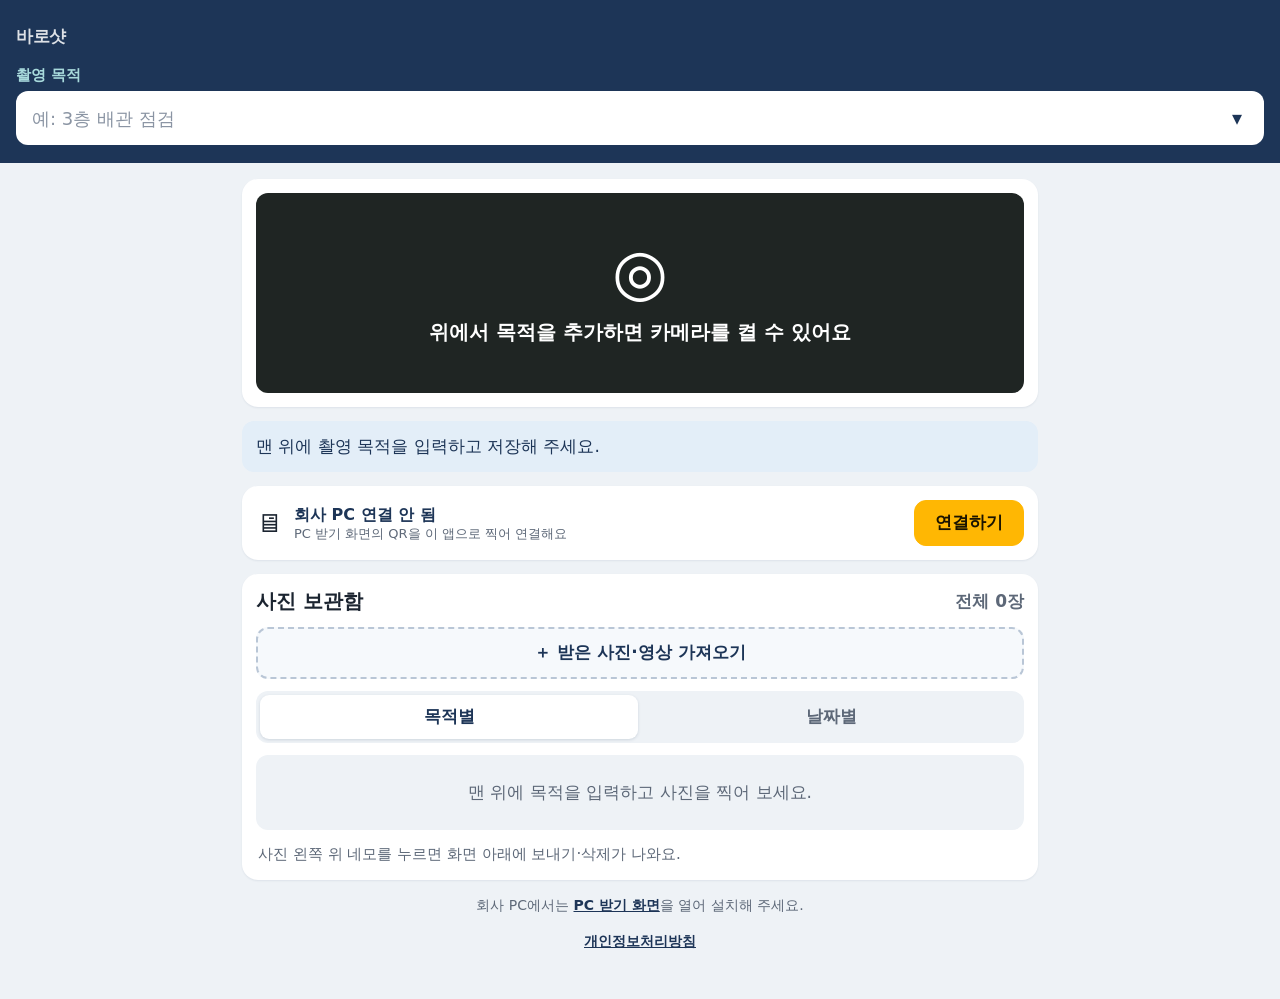
==== index.html @ a0169736 "PC 보내기 7일 자동 삭제, 'PC 대기 / ✓PC' 받음 표시, 7일 안내 문구 (v27) Co-Authored-By: Claude Opus 5.5 <noreply@anthro" ====
<!doctype html>
<html lang="ko">
<head>
  <meta charset="utf-8">
  <meta name="viewport" content="width=device-width, initial-scale=1, viewport-fit=cover">
  <meta name="theme-color" content="#1d3557">
  <title>바로샷</title>
  <link rel="manifest" href="manifest.webmanifest">
  <link rel="icon" href="icons/icon-192.png">
  <link rel="apple-touch-icon" href="icons/icon-192.png">
  <meta name="mobile-web-app-capable" content="yes">
  <meta name="apple-mobile-web-app-title" content="바로샷">
  <link rel="stylesheet" href="style.css?v=27">
  <script src="config.js?v=27" defer></script>
  <script src="relay.js?v=27" defer></script>
  <script src="app.js?v=27" defer></script>
</head>
<body>
  <!-- 크롬이 아닌 브라우저(삼성 인터넷 등)에서 열면 맨 위에 나와요 -->
  <div id="browser-warn" class="browser-warn" hidden role="alert">
    <p><b>⚠ 크롬으로 열어 주세요</b><span id="browser-warn-text"></span></p>
    <button type="button" id="browser-chrome" class="accent">크롬으로 열기</button>
  </div>
  <header class="top">
    <div class="top-row"><span class="app-name">바로샷</span><button type="button" id="install-app" class="ghost small" hidden>앱 설치</button></div>
    <h1 class="sr-only">바로샷</h1>
    <!-- 목적 상자: 누르면 저장한 목적 목록이 펼쳐지고, 새로 입력하면 추가돼요 -->
    <form id="purpose-form" class="purpose-form" autocomplete="off">
      <label for="purpose-name" class="purpose-label">촬영 목적</label>
      <div class="combo">
        <input id="purpose-name" maxlength="30" placeholder="예: 3층 배관 점검" enterkeyhint="done"
          role="combobox" aria-expanded="false" aria-controls="purposes" aria-autocomplete="list">
        <button type="button" id="purpose-toggle" class="combo-toggle" aria-label="목적 목록 열기" tabindex="-1">▾</button>
        <ul id="purposes" class="combo-list" role="listbox" aria-label="저장한 목적" hidden></ul>
      </div>
    </form>
  </header>

  <main>
    <section class="card camera-card" aria-label="사진 찍기">
      <button type="button" id="viewfinder" class="viewfinder" aria-label="카메라 켜기">
        <span class="placeholder"><span class="camera-symbol" aria-hidden="true">◎</span><span id="placeholder-text">눌러서 카메라 켜기</span></span>
      </button>
    </section>

    <p id="notice" class="notice" role="status">불러오고 있어요…</p>

    <!-- 회사 PC 연결 상태: 늘 보이게 해서, 연결됐는지 바로 알 수 있어요 -->
    <section id="pc-card" class="card pc-card" hidden aria-label="회사 PC 연결">
      <span class="pc-card-icon" aria-hidden="true">🖥</span>
      <span class="pc-card-text"><b id="pc-card-title">회사 PC 연결 안 됨</b><small id="pc-card-sub">PC 받기 화면의 QR을 이 앱으로 찍어 연결해요</small></span>
      <button type="button" id="pc-card-btn" class="accent small">연결하기</button>
    </section>

    <section class="card" aria-labelledby="album-title">
      <div class="heading"><h2 id="album-title">사진 보관함</h2><span id="album-count" class="count">0장</span></div>
      <button type="button" id="import-photos" class="import-btn">＋ 받은 사진·영상 가져오기</button>
      <input type="file" id="import-input" accept="image/*,video/*" multiple hidden>
      <div class="view-tabs" role="tablist" aria-label="사진 보기 방식">
        <button type="button" role="tab" class="view-tab" data-view="purpose" aria-selected="true">목적별</button>
        <button type="button" role="tab" class="view-tab" data-view="date" aria-selected="false">날짜별</button>
      </div>
      <p id="empty" class="empty">목적을 고르고 사진을 찍어 보세요.</p>
      <div id="album" class="album"></div>
      <p class="help select-help">사진 왼쪽 위 네모를 누르면 화면 아래에 보내기·삭제가 나와요.</p>
    </section>
    <p id="storage-info" class="foot"></p>
    <p id="pc-link" class="foot" hidden>회사 PC에서는 <a href="pc.html">PC 받기 화면</a>을 열어 설치해 주세요.</p>
    <p class="foot"><a href="privacy.html">개인정보처리방침</a></p>
  </main>

  <!-- 사진을 고르면 화면 아래에 바로 나오는 보내기·삭제 -->
  <section id="action-bar" class="action-bar" hidden aria-label="선택한 사진 보내기와 삭제">
    <!-- 고르는 동안은 한 줄만: 사진을 가리지 않게 해요. "보내기·삭제"를 누르면 아래가 펼쳐져요. -->
    <div class="bar-top">
      <span class="bar-count"><strong id="selection-count">0장 선택</strong><small id="selection-size"></small></span>
      <button type="button" id="clear-selection" class="small">해제</button>
      <button type="button" id="toggle-send" class="accent small" aria-expanded="false" aria-controls="bar-more">보내기·삭제 ▲</button>
    </div>
    <div id="bar-more" class="bar-more" hidden>
    <p id="size-note" class="size-note" role="status"></p>
    <div class="send-box" role="group" aria-labelledby="send-title">
      <p class="send-title" id="send-title"><span class="send-arrow" aria-hidden="true">↗</span> 보내기 <span class="send-sub">보낼 곳을 누르세요</span></p>
      <!-- 보낼 곳 순서: 회사 PC · 갤러리 · 카카오톡 / 메시지 · 이메일 · 다른 앱 (3칸 2줄)
           안내가 필요한 곳은 버튼 안에 작은 글씨로 함께 보여 줘요. -->
      <div class="share-grid">
        <button type="button" id="send-pc" class="share share-pc" data-target="pc" hidden><span class="share-icon" aria-hidden="true">🖥</span><span class="share-name" id="send-pc-label">회사 PC</span><small>목적별 폴더로 저장</small></button>
        <button type="button" id="save-device" class="share" data-target="gallery"><span class="share-icon" aria-hidden="true">🖼</span><span class="share-name">갤러리</span><small>다운로드 앨범</small></button>
        <button type="button" class="share" data-target="kakao"><span class="share-icon" aria-hidden="true">●</span><span class="share-name">카카오톡</span></button>
        <button type="button" class="share" data-target="sms"><span class="share-icon" aria-hidden="true">✆</span><span class="share-name">메시지</span><small>문자</small></button>
        <button type="button" class="share" data-target="email"><span class="share-icon" aria-hidden="true">✉</span><span class="share-name">이메일</span></button>
        <button type="button" class="share" data-target="other"><span class="share-icon" aria-hidden="true">⋯</span><span class="share-name">다른 앱</span><small>드라이브·퀵쉐어</small></button>
      </div>
    </div>
    <p id="share-status" class="share-status" role="status" hidden></p>
    <div id="share-fallback" class="share-fallback" hidden>
      <button type="button" id="open-chrome" class="accent" hidden>크롬으로 열기</button>
      <button type="button" id="save-photos">선택한 사진 휴대폰에 저장</button>
    </div>
    <button type="button" id="delete-selected" class="delete-link">🗑 선택한 사진 삭제</button>
    </div>
  </section>

  <div id="share-hint" class="share-hint" hidden></div>

  <!-- 카메라: 폰 화면 전체 -->
  <div id="camera-screen" class="camera-screen" hidden role="dialog" aria-label="카메라">
    <video id="camera" autoplay playsinline muted></video>
    <span id="flash" class="flash" aria-hidden="true"></span>
    <div class="cam-top"><span id="cam-purpose" class="cam-purpose"></span><button type="button" id="stop-camera" class="cam-close" aria-label="카메라 닫기">✕</button></div>
    <p id="cam-toast" class="cam-toast" role="status" hidden></p>
    <p id="rec-timer" class="rec-timer" hidden><span class="rec-dot" aria-hidden="true"></span><span id="rec-time">00:00</span><small id="rec-size"></small></p>
    <div class="cam-bottom">
      <div class="cam-modes" role="radiogroup" aria-label="촬영 종류">
        <button type="button" class="cam-mode" data-mode="photo" role="radio" aria-checked="true">사진</button>
        <button type="button" class="cam-mode" data-mode="video" role="radio" aria-checked="false">동영상</button>
      </div>
      <span class="cam-side"><img id="last-shot" class="last-shot" alt="" hidden></span>
      <button type="button" id="capture" class="shutter" aria-label="사진 찍기"><span></span></button>
      <span id="shot-count" class="cam-side shot-count">0장</span>
    </div>
  </div>

  <!-- 갤러리처럼 보기: 화면 전체에 한 장씩, 옆으로 밀어서 넘겨요 -->
  <div id="viewer" class="viewer" hidden role="dialog" aria-label="사진 크게 보기">
    <div id="viewer-track" class="viewer-track"></div>
    <div class="viewer-top">
      <button type="button" id="viewer-close" class="viewer-btn" aria-label="닫기">✕</button>
      <div class="viewer-info"><b id="viewer-purpose"></b><span id="viewer-meta"></span></div>
      <span id="viewer-count" class="viewer-count"></span>
    </div>
    <button type="button" id="viewer-prev" class="viewer-nav prev" aria-label="이전 사진">‹</button>
    <button type="button" id="viewer-next" class="viewer-nav next" aria-label="다음 사진">›</button>
    <div class="viewer-bottom">
      <button type="button" id="viewer-select" class="viewer-select" aria-pressed="false"><span class="vs-box" aria-hidden="true"></span><span id="viewer-select-label">선택</span></button>
      <button type="button" id="viewer-send" class="viewer-send" hidden>보내기 <span id="viewer-send-count"></span></button>
      <button type="button" id="viewer-delete" class="viewer-btn" aria-label="이 사진 삭제">🗑</button>
    </div>
  </div>
  <!-- 이전 방식(작은 창)은 쓰지 않지만, 다른 코드가 찾을 수 있게 남겨 둬요 -->
  <dialog id="photo-dialog" hidden><p id="large-caption"></p><button type="button" id="close-photo">닫기</button><img id="large-photo" alt=""><video id="large-video" hidden></video></dialog>
  <!-- 회사 PC 연결: 이 앱 안에서 QR을 찍어요. (휴대폰 카메라 앱으로 찍으면 다른 브라우저에 저장될 수 있어서) -->
  <dialog id="pair-dialog" class="pair-dialog" aria-labelledby="pair-title">
    <h2 id="pair-title">회사 PC와 연결</h2>
    <p class="help">회사 PC에서 <b>PC 받기</b> 화면을 열고, 화면의 <b>QR</b>을 아래 네모 안에 비춰 주세요.</p>
    <div id="pair-scan" class="pair-scan"><video id="pair-video" playsinline muted></video><span class="pair-frame" aria-hidden="true"></span></div>
    <p id="pair-status" class="help" role="status"></p>
    <p class="help pair-keep">💡 PC 받기가 꺼져 있어도 보낸 사진은 <b>7일 동안</b> 기다려요. 그 안에 PC 받기를 열면 자동으로 들어와요.
      사진 위 <b class="tag-wait">PC 대기</b>는 아직 PC가 안 받은 것, <b class="tag-ok">✓PC</b>는 PC에 저장된 거예요.</p>
    <details id="pair-paste" class="pair-paste">
      <summary>QR이 안 찍히면: 연결 주소 붙여넣기</summary>
      <p class="help">PC 받기 화면의 <b>“연결 주소 복사”</b>를 누르고, 카톡 “나와의 채팅” 등으로 휴대폰에 보낸 뒤 그 주소를 길게 눌러 복사해서 아래에 붙여 넣으세요.</p>
      <div class="purpose-row"><input id="pair-input" class="text-input" placeholder="연결 주소 붙여넣기" autocomplete="off"><button type="button" id="pair-paste-btn" class="accent">연결</button></div>
    </details>
    <div class="dialog-actions"><button type="button" id="pair-cancel">닫기</button><button type="button" id="pair-unlink" class="danger" hidden>연결 끊기</button></div>
  </dialog>
  <!-- 받은 사진을 어느 목적에 넣을지 고르기 -->
  <dialog id="import-dialog" aria-labelledby="import-title">
    <h2 id="import-title">사진을 어느 목적에 넣을까요?</h2>
    <div class="import-preview" id="import-preview"></div>
    <div id="import-purposes" class="import-purposes" role="radiogroup" aria-label="넣을 목적"></div>
    <label class="import-new"><span>새 목적으로 넣기</span><input id="import-new-name" maxlength="30" placeholder="새 목적 이름" autocomplete="off"></label>
    <p id="import-status" class="help" role="status"></p>
    <div class="dialog-actions"><button type="button" id="cancel-import">취소</button><button type="button" id="confirm-import" class="accent">넣기</button></div>
  </dialog>
  <!-- 목적 이름 바꾸기 -->
  <dialog id="rename-dialog" aria-labelledby="rename-title">
    <form id="rename-form" method="dialog">
      <h2 id="rename-title">목적 이름 바꾸기</h2>
      <p id="rename-old" class="help"></p>
      <input id="rename-input" class="text-input" maxlength="30" autocomplete="off" enterkeyhint="done" aria-label="새 목적 이름">
      <p id="rename-status" class="help" role="status"></p>
      <div class="dialog-actions"><button type="button" id="cancel-rename">취소</button><button type="submit" class="accent">바꾸기</button></div>
    </form>
  </dialog>
  <dialog id="delete-dialog"><h2 id="delete-title">사진을 지울까요?</h2><p id="delete-description"></p><p>지운 것은 되돌릴 수 없어요. 이미 보낸 사진에는 영향이 없어요.</p><div class="dialog-actions"><button type="button" id="cancel-delete">취소</button><button type="button" id="confirm-delete" class="danger">삭제</button></div></dialog>
</body>
</html>
---- style.css ----
/* 업무용 차분한 남색 톤. 큰 글씨와 큰 버튼으로 현장에서도 누르기 쉽게 만들어요. */
:root {
  font-family:"Pretendard","맑은 고딕","Malgun Gothic",system-ui,sans-serif; font-size:17px;
  --navy:#1d3557; --navy-2:#27466f; --sky:#a8dadc; --accent:#ffb703; --ink:#1b2430; --muted:#5d6878;
  --line:#dfe4ea; --bg:#eef2f6; --danger:#b42318;
  color:var(--ink); background:var(--bg);
}
* { box-sizing:border-box; }
body { margin:0; background:var(--bg); }
[hidden] { display:none !important; }
.sr-only { position:absolute; width:1px; height:1px; overflow:hidden; clip:rect(0 0 0 0); }
button,input { font:inherit; color:inherit; }
button { min-height:50px; padding:10px 14px; border-radius:12px; border:1px solid var(--line); background:white; font-weight:700; line-height:1.4; cursor:pointer; }
button:disabled { opacity:.45; cursor:default; }
button:focus-visible,input:focus-visible { outline:3px solid var(--accent); outline-offset:2px; }

/* 헤더: 목적 저장 */
.top { background:var(--navy); color:white; padding:calc(14px + env(safe-area-inset-top)) 16px 18px; }
.top-row { display:flex; justify-content:space-between; align-items:center; min-height:44px; }
.app-name { font-weight:800; letter-spacing:-.3px; opacity:.85; }
.small { min-height:40px; padding:6px 14px; }
.ghost { background:transparent; color:white; border-color:#ffffff66; }
/* 목적 상자: 누르면 아래로 목록이 펼쳐져요 */
.purpose-label { display:block; margin:8px 0 6px; font-size:15px; font-weight:600; color:var(--sky); }
.purpose-form { margin:0; }
.combo { position:relative; }
.combo input { display:block; width:100%; min-height:54px; border-radius:12px; border:2px solid transparent; padding:10px 52px 10px 14px; font-size:18px; font-weight:700; color:var(--ink); background:white; }
.combo input::placeholder { font-weight:400; color:#8a94a3; }
.combo input:focus { outline:none; border-color:var(--accent); }
.combo.open input { border-radius:12px 12px 0 0; }
.combo-toggle { position:absolute; top:2px; right:2px; bottom:2px; width:50px; min-height:0; padding:0; border:0; border-radius:0 10px 10px 0; background:none; color:var(--navy); font-size:20px; }
.combo.open .combo-toggle { transform:rotate(180deg); }
.combo-list { position:absolute; z-index:15; left:0; right:0; top:100%; margin:0; padding:4px 0; list-style:none; background:white; color:var(--ink); border:2px solid var(--accent); border-top:1px solid var(--line); border-radius:0 0 12px 12px; max-height:min(55dvh,420px); overflow-y:auto; box-shadow:0 12px 28px #0004; }
.combo-item { display:flex; align-items:center; }
.combo-item + .combo-item { border-top:1px solid var(--line); }
.combo-item .pick { flex:1; display:flex; align-items:center; gap:10px; min-height:52px; padding:10px 14px; border:0; border-radius:0; background:none; text-align:left; font-weight:600; }
.combo-item .pick .check { width:18px; color:var(--navy); font-weight:800; }
.combo-item .pick .name { flex:1; overflow-wrap:anywhere; }
.combo-item .pick .count { color:var(--muted); font-size:15px; font-weight:600; }
.combo-item.active { background:#eef4fb; }
.combo-item.active .name { color:var(--navy); font-weight:800; }
.combo-item.add .pick { color:var(--navy); font-weight:800; }
.combo-item .del { flex:none; width:48px; min-height:52px; padding:0; border:0; border-radius:0; background:none; color:var(--muted); font-size:20px; }
.combo-item .edit { width:44px; font-size:18px; }
.text-input { display:block; width:100%; min-height:52px; padding:10px 12px; border:2px solid var(--line); border-radius:12px; font-size:18px; font-weight:700; }
.text-input:focus { outline:none; border-color:var(--accent); }
.combo-empty { padding:14px; color:var(--muted); }
.accent { background:var(--accent); border-color:var(--accent); color:#1b1400; padding:10px 20px; }

main { max-width:820px; margin:auto; padding:16px 12px 32px; }
.card { background:white; border-radius:16px; padding:14px; margin-bottom:14px; box-shadow:0 1px 2px #1d355714; }
.heading { display:flex; justify-content:space-between; align-items:center; gap:10px; }
h2 { margin:0; font-size:20px; overflow-wrap:anywhere; }
.count { color:var(--muted); font-weight:700; flex:none; }
.help { color:var(--muted); font-size:15px; line-height:1.6; margin:10px 0; }

/* 카메라 시작 칸: 누르면 전체 화면 카메라가 열려요 */
.viewfinder { position:relative; display:block; width:100%; padding:0; border:0; border-radius:12px; overflow:hidden; background:#1f2523; color:white; min-height:200px; }
.placeholder { display:flex; flex-direction:column; align-items:center; justify-content:center; gap:14px; min-height:200px; font-size:20px; font-weight:600; padding:0 16px; }
.camera-symbol { font-size:64px; line-height:1; }

/* 전체 화면 카메라 */
.camera-screen { position:fixed; inset:0; z-index:20; background:#000; color:white; overscroll-behavior:contain; touch-action:manipulation; }
.camera-screen video { position:absolute; inset:0; width:100%; height:100%; object-fit:cover; }
.flash { position:absolute; inset:0; background:white; opacity:0; pointer-events:none; transition:opacity .25s; }
.flash.on { opacity:.7; transition:none; }
.cam-top { position:absolute; top:0; left:0; right:0; display:flex; justify-content:space-between; align-items:center; gap:10px; padding:calc(12px + env(safe-area-inset-top)) 14px 24px; background:linear-gradient(#000a,transparent); }
.cam-purpose { padding:8px 14px; border-radius:999px; background:#0009; font-weight:700; overflow:hidden; text-overflow:ellipsis; white-space:nowrap; }
.cam-close { flex:none; width:48px; min-height:48px; padding:0; border-radius:50%; border:0; background:#0009; color:white; font-size:20px; }
.cam-toast { position:absolute; left:50%; top:calc(76px + env(safe-area-inset-top)); transform:translateX(-50%); margin:0; padding:8px 16px; border-radius:999px; background:#000b; font-weight:700; white-space:nowrap; }
.cam-toast.error { background:var(--danger); white-space:normal; width:calc(100% - 28px); text-align:center; border-radius:12px; }
.cam-bottom { position:absolute; left:0; right:0; bottom:0; display:grid; grid-template-columns:1fr auto 1fr; align-items:center; padding:28px 20px calc(24px + env(safe-area-inset-bottom)); background:linear-gradient(transparent,#000b); }
.cam-side { display:flex; align-items:center; min-height:56px; }
.last-shot { width:56px; height:56px; border-radius:10px; object-fit:cover; border:2px solid white; }
.shot-count { justify-content:flex-end; font-weight:700; font-size:18px; }
.shutter { width:80px; height:80px; border-radius:50%; padding:6px; background:transparent; border:5px solid white; }
.shutter span { display:block; width:100%; height:100%; border-radius:50%; background:white; transition:transform .1s; }
.shutter:active span { transform:scale(.88); }
.shutter:disabled { opacity:.6; }

.notice { margin:0 0 14px; padding:12px 14px; border-radius:12px; background:#e3eef8; color:var(--navy); line-height:1.6; }
.notice.error { background:#fdecea; color:var(--danger); }

/* 사진 목록 */
.album-tools { display:flex; gap:8px; margin:12px 0 0; }
.album-tools button { flex:1; }

/* 보관함: 목적별 폴더 / 날짜별 */
.view-tabs { display:grid; grid-template-columns:1fr 1fr; gap:4px; padding:4px; margin:12px 0; border-radius:12px; background:var(--bg); }
.view-tab { min-height:44px; border:0; border-radius:9px; background:none; color:var(--muted); }
.view-tab[aria-selected="true"] { background:white; color:var(--navy); box-shadow:0 1px 3px #1d355726; }
.album { display:flex; flex-direction:column; gap:10px; }
.folder { border:1px solid var(--line); border-radius:14px; overflow:hidden; }
.folder.current { border-color:var(--navy); }
.folder-top { display:flex; align-items:stretch; background:white; }
.folder-top .folder-head { flex:1; min-width:0; }
.folder-edit { flex:none; display:flex; flex-direction:column; align-items:center; justify-content:center; gap:0; width:56px; min-height:0; margin:8px 8px 8px 0; padding:4px; border:1px solid var(--line); border-radius:10px; background:#f6f9fc; color:var(--navy); font-size:18px; line-height:1.1; }
.folder-edit small { font-size:12px; font-weight:700; }
.folder-head { display:grid; grid-template-columns:1fr auto; gap:4px 10px; width:100%; min-height:0; padding:12px 14px; border:0; border-radius:0; background:white; text-align:left; }
.folder-name { font-size:18px; font-weight:800; color:var(--navy); overflow-wrap:anywhere; }
.folder-name .now { margin-left:6px; padding:2px 8px; border-radius:999px; background:var(--accent); color:#1b1400; font-size:13px; vertical-align:2px; }
.folder-count { font-size:18px; font-weight:800; color:var(--navy); align-self:center; grid-row:span 2; }
.folder-count::after { content:" ▾"; font-size:14px; color:var(--muted); }
.folder.open .folder-count::after { content:" ▴"; }
.folder-meta { font-size:14px; font-weight:500; color:var(--muted); }
.folder-peek { display:grid; grid-template-columns:repeat(4,1fr); gap:4px; padding:0 14px 12px; }
.folder-peek img { width:100%; aspect-ratio:1; object-fit:cover; border-radius:8px; display:block; background:var(--bg); }
.folder-body { padding:0 10px 12px; }
.folder-actions { display:flex; flex-wrap:wrap; gap:8px; margin-bottom:6px; }
.folder-actions button { flex:1 1 40%; min-height:44px; font-size:15px; }
.day { margin:12px 2px 6px; font-size:15px; font-weight:800; color:var(--ink); }
.day span { color:var(--muted); font-weight:600; }
.date-group .day { margin-top:4px; }
/* 목적 색 표시: 폴더 왼쪽 띠, 날짜별 사진 아래 띠 */
.folder { border-left:6px solid var(--dot, var(--line)); }
.folder.current { border-left-color:var(--dot); }
.photo.tagged .photo-time { padding:16px 6px 4px; background:linear-gradient(transparent,#000c 45%); border-bottom:4px solid var(--dot); }
.photo-purpose { display:-webkit-box; -webkit-line-clamp:2; -webkit-box-orient:vertical; overflow:hidden; font-size:13px; line-height:1.3; word-break:keep-all; overflow-wrap:anywhere; }
.photo-purpose::before { content:""; display:inline-block; width:8px; height:8px; margin-right:4px; border-radius:50%; background:var(--dot); vertical-align:1px; }
.photos { display:grid; grid-template-columns:repeat(3,minmax(0,1fr)); gap:6px; }
.photo { position:relative; border-radius:10px; overflow:hidden; outline:3px solid transparent; outline-offset:-3px; background:var(--bg); }
.photo.selected { outline-color:var(--accent); }
.photo-open { display:block; width:100%; min-height:0; padding:0; border:0; border-radius:0; background:none; }
.photo-open img { display:block; width:100%; aspect-ratio:1; object-fit:cover; }
.photo label { position:absolute; top:4px; left:4px; display:flex; padding:8px; border-radius:8px; background:#ffffffd9; cursor:pointer; }
.photo input { width:24px; height:24px; margin:0; accent-color:var(--navy); }
.photo-time { position:absolute; left:0; right:0; bottom:0; margin:0; padding:3px 6px; font-size:13px; color:white; background:linear-gradient(transparent,#000a); pointer-events:none; }
.empty { margin:0; padding:26px 12px; text-align:center; color:var(--muted); background:var(--bg); border-radius:12px; }

/* 사진을 고르면 아래에 붙는 보내기·삭제 바 */
.action-bar { position:fixed; z-index:12; left:0; right:0; bottom:0; padding:12px 12px calc(12px + env(safe-area-inset-bottom)); background:white; border-radius:18px 18px 0 0; box-shadow:0 -6px 24px #1d355733; }
body.has-bar main { padding-bottom:110px; }
.action-bar { padding-top:10px; padding-bottom:calc(10px + env(safe-area-inset-bottom)); }
.action-bar.open { max-height:85dvh; overflow-y:auto; }
.bar-top { display:flex; align-items:center; gap:8px; }
.bar-count { flex:1; min-width:0; display:flex; flex-direction:column; line-height:1.25; }
.bar-count strong { font-size:18px; color:var(--navy); }
.bar-count small { font-size:13px; color:var(--muted); }
.bar-top .small { min-height:46px; padding:6px 12px; white-space:nowrap; }
.bar-top .accent { padding:6px 14px; }
.bar-more { margin-top:4px; }
.send-box { margin-top:10px; padding:10px; border-radius:14px; background:#e8f0fa; border:2px solid #b9cde6; }
.send-title { display:flex; align-items:center; gap:6px; margin:0 2px 8px; font-size:18px; font-weight:800; color:var(--navy); }
.send-arrow { display:inline-grid; place-items:center; width:26px; height:26px; border-radius:50%; background:var(--navy); color:white; font-size:15px; }
.send-sub { margin-left:auto; font-size:14px; font-weight:600; color:var(--muted); }
.share-grid { display:grid; grid-template-columns:repeat(3,1fr); gap:6px; }
.share { flex-direction:column !important; justify-content:center; gap:3px !important; min-height:76px !important; padding:8px 4px !important; font-size:14px !important; line-height:1.2; }
.share .share-name { font-weight:800; }
.share small { font-size:11px; font-weight:600; color:var(--muted); white-space:nowrap; }
.share-pc { background:var(--navy) !important; border-color:var(--navy) !important; color:white !important; }
.share-pc small { color:#ffffffd0; }
[data-target="pc"] .share-icon { background:#ffffff26; font-size:16px; }
/* 사진마다 보낸 곳 표시 */
.photo-sent { position:absolute; left:5px; bottom:5px; max-width:calc(100% - 10px); display:flex; flex-wrap:wrap; gap:3px; font-size:11px; font-weight:800; line-height:1.3; white-space:normal; word-break:keep-all; pointer-events:none; }
.photo-sent > span { padding:2px 6px; border-radius:6px; color:white; }
.photo-sent .sent-ok { background:#2e7d32; }
.photo-sent .sent-wait { background:#d97706; }   /* PC 대기: 보냈고 PC가 아직 안 받음 */
.photo-sent .sent-lost { background:#c62828; }   /* 7일 지나 다시 보내야 함 */
/* 아래 띠(목적 이름·영상 길이)가 있으면 그 위로 올려요 */
.photo:has(.photo-time) .photo-sent { bottom:30px; }
[data-target="gallery"] .share-icon { background:#f59e0b; font-size:16px; }
.send-pc { display:flex; align-items:center; gap:12px; width:100%; min-height:60px; margin-bottom:8px; padding:8px 14px; border:0; border-radius:12px; background:var(--navy); color:white; text-align:left; }
.send-pc .pc-icon { font-size:24px; }
.send-pc b { display:block; font-size:17px; }
.send-pc small { display:block; font-size:13px; font-weight:500; opacity:.8; }
.photo-pc { position:absolute; top:6px; right:6px; padding:1px 6px; border-radius:6px; background:#2e7d32; color:white; font-size:11px; font-weight:800; pointer-events:none; }
.photo-recv + .photo-pc, .photo-pc + .photo-recv { top:26px; }
.foot a { color:var(--navy); font-weight:700; }
.delete-link { display:block; width:100%; min-height:44px; margin-top:8px; padding:6px; border:0; background:none; color:var(--danger); font-size:15px; font-weight:700; }
.share { display:flex; flex-direction:column; align-items:center; gap:4px; min-height:68px; padding:8px 2px; font-size:13px; white-space:nowrap; }
.share-icon { display:inline-grid; place-items:center; width:32px; height:32px; flex:none; border-radius:9px; color:white; font-size:15px; }
.action-bar .share-status { margin-top:10px; padding:10px 12px; font-size:15px; }
.select-help { margin:12px 2px 0; }

/* 받은 사진 가져오기 */
.import-btn { width:100%; margin-top:12px; min-height:52px; border:2px dashed #b9c6d6; background:#f6f9fc; color:var(--navy); }
.import-btn span { font-weight:500; font-size:14px; color:var(--muted); }
.import-preview { display:flex; gap:4px; overflow-x:auto; margin:10px 0; }
.import-preview img, .import-preview video { width:64px; height:64px; flex:none; object-fit:cover; border-radius:8px; }
.import-purposes { display:flex; flex-direction:column; gap:6px; max-height:38dvh; overflow-y:auto; }
.import-purposes label { display:flex; align-items:center; gap:10px; min-height:50px; padding:8px 12px; border:2px solid var(--line); border-radius:12px; font-weight:700; cursor:pointer; }
.import-purposes label:has(input:checked) { border-color:var(--navy); background:#eef4fb; }
.import-purposes input { width:22px; height:22px; accent-color:var(--navy); }
.import-purposes .dot { width:10px; height:10px; border-radius:50%; flex:none; }
.import-purposes .n { margin-left:auto; color:var(--muted); font-weight:600; font-size:14px; }
.import-new { display:block; margin:10px 0 0; font-weight:700; font-size:15px; }
.import-new input { display:block; width:100%; margin-top:6px; min-height:50px; padding:10px 12px; border:2px solid var(--line); border-radius:12px; font-size:17px; }
.import-new input:focus { outline:none; border-color:var(--accent); }
.photo-recv { position:absolute; top:6px; right:6px; padding:1px 6px; border-radius:6px; background:#fffd; color:var(--navy); font-size:11px; font-weight:800; pointer-events:none; }
[data-target="drive"] .share-icon { background:#1a73e8; }
[data-target="kakao"] .share-icon { background:#fee500; color:#3c1e1e; }
[data-target="email"] .share-icon { background:#d93025; }
[data-target="sms"] .share-icon { background:#2e7d32; }
[data-target="other"] .share-icon { background:var(--muted); }
.share-status { margin:12px 0 0; padding:12px 14px; border-radius:12px; background:#e3eef8; color:var(--navy); font-weight:700; line-height:1.6; }
.share-status.error { background:#fdecea; color:var(--danger); }
.share-fallback { display:flex; flex-direction:column; gap:8px; margin-top:10px; }
.share-fallback .help { margin:0; }
.danger { width:100%; color:var(--danger); background:#fff6f5; border-color:#f3c1bb; }
.foot { color:var(--muted); font-size:14px; text-align:center; line-height:1.6; }

.share-hint { position:fixed; top:calc(12px + env(safe-area-inset-top)); left:12px; right:12px; z-index:10; padding:16px; border-radius:14px; background:var(--navy); color:white; font-size:19px; font-weight:700; text-align:center; box-shadow:0 8px 24px #0005; }

dialog { width:min(820px,calc(100% - 24px)); max-height:92dvh; border:0; border-radius:16px; padding:16px; color:var(--ink); line-height:1.6; }
dialog::backdrop { background:#0009; }
dialog h2 { font-size:21px; }
.dialog-top { display:flex; justify-content:space-between; align-items:center; gap:10px; }
.dialog-top p { margin:0; }
#large-photo, #large-video { display:block; width:100%; max-height:75dvh; object-fit:contain; margin-top:10px; background:#000; border-radius:8px; }

/* 동영상 촬영 */
.cam-bottom { row-gap:14px; }
.cam-modes { grid-column:1 / -1; justify-self:center; display:flex; gap:4px; padding:4px; border-radius:999px; background:#0008; }
.cam-mode { min-height:38px; padding:6px 18px; border:0; border-radius:999px; background:none; color:#fffc; font-size:15px; }
.cam-mode[aria-checked="true"] { background:white; color:var(--ink); }
.camera-screen.video-mode .shutter span { background:#e5383b; }
.camera-screen.recording .shutter span { border-radius:10px; transform:scale(.5); }
.camera-screen.recording .cam-modes { visibility:hidden; }
.rec-timer { position:absolute; left:50%; top:calc(70px + env(safe-area-inset-top)); transform:translateX(-50%); display:flex; align-items:center; gap:8px; margin:0; padding:6px 14px; border-radius:999px; background:#e5383bdd; color:white; font-weight:800; font-size:18px; font-variant-numeric:tabular-nums; }
.rec-timer small { font-size:13px; font-weight:600; opacity:.9; }
.camera-screen.recording .cam-toast { top:calc(124px + env(safe-area-inset-top)); }
.rec-dot { width:10px; height:10px; border-radius:50%; background:white; animation:blink 1s steps(2) infinite; }
@keyframes blink { 50% { opacity:0; } }
.photo-video { position:absolute; left:50%; top:50%; transform:translate(-50%,-60%); display:grid; place-items:center; width:38px; height:38px; border-radius:50%; background:#000a; color:white; font-size:16px; pointer-events:none; }
.photo-dur { margin-left:4px; padding:0 5px; border-radius:4px; background:#e5383b; font-size:11px; }
.folder-peek .peek { position:relative; }
.folder-peek .peek::after { content:"▶"; position:absolute; right:4px; bottom:4px; padding:1px 5px; border-radius:4px; background:#000a; color:white; font-size:10px; }
.size-note { margin:8px 2px 0; font-size:14px; color:var(--muted); }
.size-note.warn { color:#b45309; font-weight:700; }
.dialog-actions { display:grid; grid-template-columns:1fr 1fr; gap:10px; }
@media(min-width:700px) { .photos { grid-template-columns:repeat(4,minmax(0,1fr)); } .action-bar { left:50%; right:auto; width:min(820px,100%); transform:translateX(-50%); } }

/* 갤러리처럼 보기: 검은 화면 전체에 한 장씩, 옆으로 밀어서 넘기기 */
.viewer { position:fixed; inset:0; z-index:30; background:#000; color:white; overflow:hidden; touch-action:pan-y; user-select:none; }
.viewer-track { position:absolute; inset:0; display:flex; width:300%; transform:translateX(-33.3333%); will-change:transform; }
.viewer-track.animate { transition:transform .22s ease-out; }
.viewer-slide { position:relative; flex:0 0 33.3333%; height:100%; display:flex; align-items:center; justify-content:center; }
.viewer-slide img, .viewer-slide video { max-width:100%; max-height:100%; object-fit:contain; display:block; }
.viewer-slide img { transition:transform .2s; transform-origin:center; }
.viewer-slide img.zoom { transform:scale(2.2); cursor:zoom-out; }
.viewer-slide .vplay { position:absolute; display:grid; place-items:center; width:72px; height:72px; border-radius:50%; background:#000a; font-size:30px; pointer-events:none; }
.viewer-top, .viewer-bottom { position:absolute; left:0; right:0; display:flex; align-items:center; gap:10px; padding:10px 12px; transition:opacity .2s; }
.viewer-top { top:0; padding-top:calc(10px + env(safe-area-inset-top)); background:linear-gradient(#000c, transparent); }
.viewer-bottom { bottom:0; padding-bottom:calc(14px + env(safe-area-inset-bottom)); background:linear-gradient(transparent, #000c); }
.viewer.chrome-off .viewer-top, .viewer.chrome-off .viewer-bottom, .viewer.chrome-off .viewer-nav { opacity:0; pointer-events:none; }
.viewer-btn { flex:none; width:48px; min-height:48px; padding:0; border:0; border-radius:50%; background:#ffffff1f; color:white; font-size:20px; }
.viewer-info { flex:1; min-width:0; display:flex; flex-direction:column; line-height:1.3; }
.viewer-info b { font-size:17px; overflow:hidden; text-overflow:ellipsis; white-space:nowrap; }
.viewer-info span { font-size:13px; opacity:.85; }
.viewer-count { flex:none; font-weight:700; font-variant-numeric:tabular-nums; opacity:.9; }
.viewer-nav { position:absolute; top:50%; transform:translateY(-50%); width:40px; height:64px; min-height:0; padding:0; border:0; border-radius:10px; background:#0005; color:white; font-size:34px; }
.viewer-nav.prev { left:6px; } .viewer-nav.next { right:6px; }
.viewer-nav:disabled { opacity:0; pointer-events:none; }
.viewer-select { flex:1; display:flex; align-items:center; justify-content:center; gap:10px; min-height:52px; border:2px solid #fff8; border-radius:14px; background:#ffffff14; color:white; font-size:17px; }
.vs-box { width:24px; height:24px; border:2px solid white; border-radius:6px; display:grid; place-items:center; font-size:16px; }
.viewer-select[aria-pressed="true"] { background:var(--accent); border-color:var(--accent); color:#1b1400; }
.viewer-select[aria-pressed="true"] .vs-box { border-color:#1b1400; }
.viewer-select[aria-pressed="true"] .vs-box::after { content:"✓"; font-weight:900; }
.viewer-send { flex:none; min-height:52px; padding:6px 16px; border:0; border-radius:14px; background:white; color:var(--navy); font-size:17px; }

/* 회사 PC 연결 */
.pc-card { display:flex; align-items:center; gap:12px; }
.pc-card-icon { font-size:26px; }
.pc-card-text { flex:1; min-width:0; display:flex; flex-direction:column; line-height:1.35; }
.pc-card-text b { font-size:16px; color:var(--navy); }
.pc-card-text small { font-size:13px; color:var(--muted); }
.pc-card.linked .pc-card-text b { color:#1e6b2c; }
.pc-card .small { min-height:44px; white-space:nowrap; }
.pair-scan { position:relative; width:100%; aspect-ratio:1; max-height:55dvh; margin:10px 0; border-radius:14px; overflow:hidden; background:#111; }
.pair-scan video { width:100%; height:100%; object-fit:cover; display:block; }
.pair-frame { position:absolute; inset:18%; border:4px solid var(--accent); border-radius:16px; box-shadow:0 0 0 999px #0006; pointer-events:none; }
.pair-paste { margin:8px 0 12px; }
.pair-paste summary { cursor:pointer; font-weight:700; color:var(--navy); min-height:40px; display:flex; align-items:center; }
.pair-paste .purpose-row { display:flex; gap:8px; }
.pair-paste .text-input { font-size:15px; font-weight:500; }

/* 크롬이 아닌 브라우저 경고 */
.browser-warn { position:sticky; top:0; z-index:14; display:flex; align-items:center; gap:10px; padding:calc(10px + env(safe-area-inset-top)) 14px 12px; background:#fff4d6; border-bottom:2px solid var(--accent); color:#4a3500; }
.browser-warn p { flex:1; margin:0; display:flex; flex-direction:column; gap:2px; line-height:1.45; font-size:14px; }
.browser-warn b { font-size:16px; }
.browser-warn button { flex:none; min-height:46px; padding:6px 14px; }

/* 휴대폰에 저장 버튼 (보내기 칸 아래) */
.save-device { display:flex; align-items:center; gap:12px; width:100%; min-height:54px; margin-top:8px; padding:8px 14px; border:1px solid #b9cde6; border-radius:12px; background:white; color:var(--navy); text-align:left; }
.save-device > span:first-child { font-size:22px; }
.save-device b { display:block; font-size:16px; }
.save-device small { display:block; font-size:12px; font-weight:500; color:var(--muted); }

/* 날짜별 보기: 보낸 곳은 아래 띠 안에 */
.photo.tagged .photo-sent { display:none; }
.band-sent { display:block; margin-top:2px; font-size:11px; font-weight:800; color:#a7f3b5; line-height:1.25; word-break:keep-all; }
.band-sent > span + span { margin-left:5px; }
.band-sent .sent-wait { color:#fcd34d; }
.band-sent .sent-lost { color:#fca5a5; }
/* 목적 폴더 머리: 장수 글씨를 줄여 목적 이름이 좁아지지 않게 */
.folder-count { font-size:15px !important; white-space:nowrap; }
.folder-name { word-break:keep-all; }
/* 목적 폴더 머리: 이름을 한 줄로 넓게, 장수는 그 아래 줄에 */
.folder-head { grid-template-columns:1fr !important; gap:2px !important; }
.folder-count { grid-row:auto !important; justify-self:start; align-self:auto !important; font-size:14px !important; color:var(--navy); }
.share-tag { margin-left:6px; padding:2px 8px; border-radius:999px; background:var(--accent); color:#1b1400; font-size:12px; font-weight:800; vertical-align:2px; }
/* 연결 창의 7일 안내 */
.pair-keep { margin-top:6px; padding:8px 10px; border-radius:10px; background:#fff7e6; font-size:13px; }
.pair-keep .tag-wait, .pair-keep .tag-ok { padding:0 5px; border-radius:5px; color:white; font-size:12px; }
.pair-keep .tag-wait { background:#d97706; }
.pair-keep .tag-ok { background:#2e7d32; }
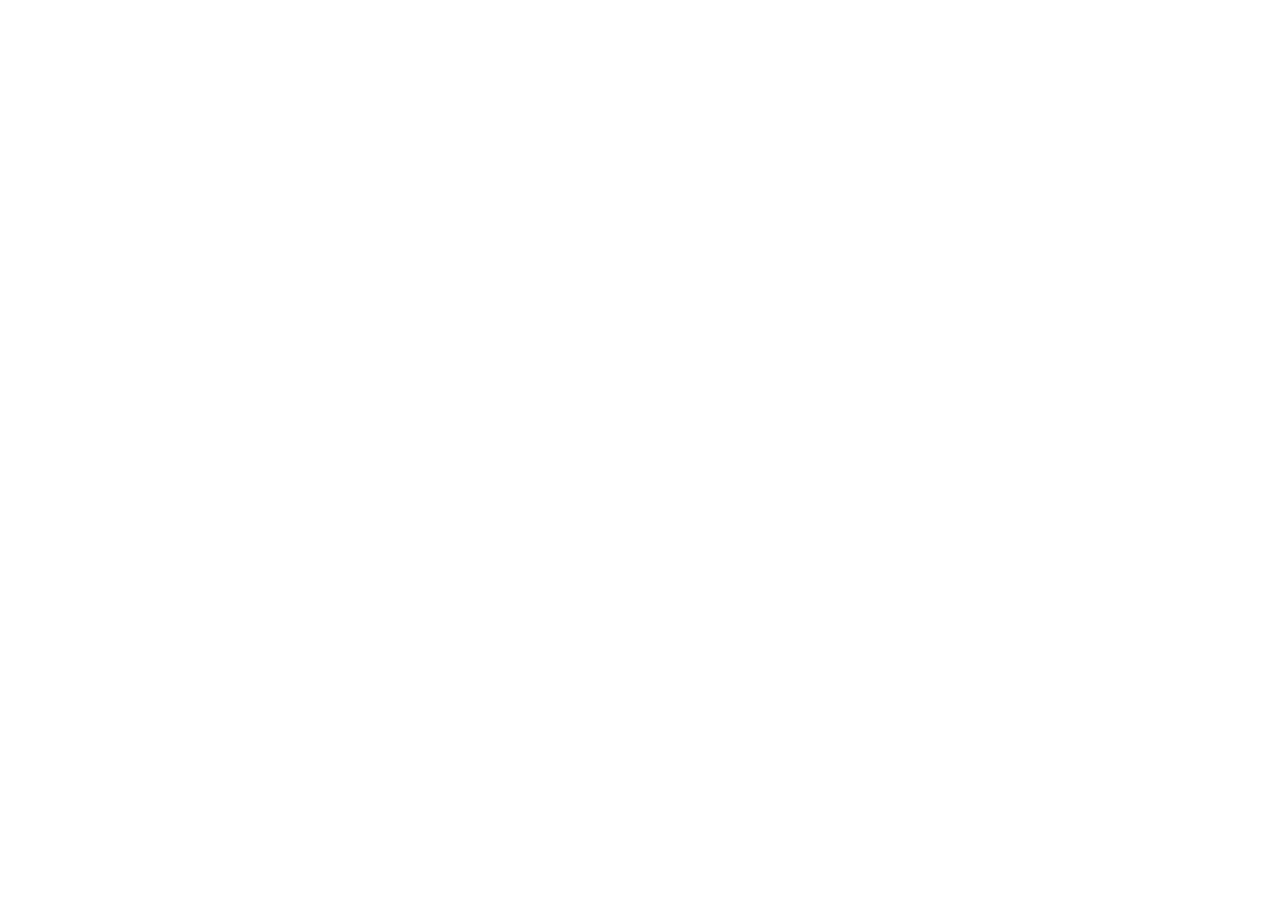
==== commit 3d945692: "http로 열리면 https로 바로 이동 (v33) Co-Authored-By: Claude Opus 5.5 <noreply@anthropic.com>" ====
--- a/index.html
+++ b/index.html
@@ -2,6 +2,8 @@
 <html lang="ko">
 <head>
   <meta charset="utf-8">
+  <!-- 주소창이 http:// 이면 바로 https:// 로 옮겨요 (카메라·설치는 https에서만 돼요) -->
+  <script>if (location.protocol === 'http:' && location.hostname !== 'localhost' && location.hostname !== '127.0.0.1') location.replace('https:' + location.href.slice(5));</script>
   <meta name="viewport" content="width=device-width, initial-scale=1, viewport-fit=cover">
   <meta name="theme-color" content="#1d3557">
   <title>바로샷</title>
@@ -10,10 +12,10 @@
   <link rel="apple-touch-icon" href="icons/icon-192.png">
   <meta name="mobile-web-app-capable" content="yes">
   <meta name="apple-mobile-web-app-title" content="바로샷">
-  <link rel="stylesheet" href="style.css?v=27">
-  <script src="config.js?v=27" defer></script>
-  <script src="relay.js?v=27" defer></script>
-  <script src="app.js?v=27" defer></script>
+  <link rel="stylesheet" href="style.css?v=33">
+  <script src="config.js?v=33" defer></script>
+  <script src="relay.js?v=33" defer></script>
+  <script src="app.js?v=33" defer></script>
 </head>
 <body>
   <!-- 크롬이 아닌 브라우저(삼성 인터넷 등)에서 열면 맨 위에 나와요 -->
@@ -101,16 +103,25 @@
     </div>
   </section>
 
-  <div id="share-hint" class="share-hint" hidden></div>
+  <div id="share-hint" class="share-hint" role="status" hidden><span id="share-hint-text"></span><button type="button" id="share-hint-close" class="share-hint-close" aria-label="안내 닫기">✕</button></div>
 
   <!-- 카메라: 폰 화면 전체 -->
   <div id="camera-screen" class="camera-screen" hidden role="dialog" aria-label="카메라">
     <video id="camera" autoplay playsinline muted></video>
     <span id="flash" class="flash" aria-hidden="true"></span>
-    <div class="cam-top"><span id="cam-purpose" class="cam-purpose"></span><button type="button" id="stop-camera" class="cam-close" aria-label="카메라 닫기">✕</button></div>
+    <div class="cam-top"><span id="cam-purpose" class="cam-purpose"></span><span class="cam-top-btns"><button type="button" id="cam-torch" class="cam-close cam-torch" aria-label="플래시 켜기" aria-pressed="false" hidden>⚡</button><button type="button" id="stop-camera" class="cam-close" aria-label="카메라 닫기">✕</button></span></div>
     <p id="cam-toast" class="cam-toast" role="status" hidden></p>
+    <!-- 화질 안내: 카메라를 처음 열 때 한 번만 보여 줘요 -->
+    <div id="quality-note" class="quality-note" role="note" hidden>
+      <p class="quality-title">📷 가볍게 찍어 바로 보내요</p>
+      <p>사진은 <b>약 200만 화소</b>, 동영상은 <b>720p</b>로 저장돼요. 카톡·문자·PC로 빨리 보내기 좋은 크기예요.</p>
+      <p class="quality-sub">아주 선명한 원본이 필요하면 휴대폰 기본 카메라로 찍어 갤러리에서 보내세요.</p>
+      <div class="quality-actions"><button type="button" id="quality-ok" class="accent small">알겠어요</button></div>
+    </div>
     <p id="rec-timer" class="rec-timer" hidden><span class="rec-dot" aria-hidden="true"></span><span id="rec-time">00:00</span><small id="rec-size"></small></p>
     <div class="cam-bottom">
+      <!-- 확대·축소: 두 손가락으로 벌리고 오므리거나, 배율 버튼을 눌러요 -->
+      <div id="cam-zoom" class="cam-zoom" role="group" aria-label="확대·축소" hidden></div>
       <div class="cam-modes" role="radiogroup" aria-label="촬영 종류">
         <button type="button" class="cam-mode" data-mode="photo" role="radio" aria-checked="true">사진</button>
         <button type="button" class="cam-mode" data-mode="video" role="radio" aria-checked="false">동영상</button>
@@ -160,6 +171,7 @@
     <div class="import-preview" id="import-preview"></div>
     <div id="import-purposes" class="import-purposes" role="radiogroup" aria-label="넣을 목적"></div>
     <label class="import-new"><span>새 목적으로 넣기</span><input id="import-new-name" maxlength="30" placeholder="새 목적 이름" autocomplete="off"></label>
+    <p class="import-quality">ⓘ 가져온 사진도 보내기 좋게 <b>약 200만 화소로 줄여서</b> 넣어요. 갤러리의 원본은 그대로 있어요.</p>
     <p id="import-status" class="help" role="status"></p>
     <div class="dialog-actions"><button type="button" id="cancel-import">취소</button><button type="button" id="confirm-import" class="accent">넣기</button></div>
   </dialog>
--- a/style.css
+++ b/style.css
@@ -304,3 +304,28 @@
 .pair-keep .tag-wait, .pair-keep .tag-ok { padding:0 5px; border-radius:5px; color:white; font-size:12px; }
 .pair-keep .tag-wait { background:#d97706; }
 .pair-keep .tag-ok { background:#2e7d32; }
+
+/* 확대·축소 버튼과 플래시 */
+.cam-top-btns { display:flex; gap:10px; flex:none; }
+.cam-torch.on { background:#ffd23f; color:#1b2430; }
+.cam-zoom { grid-column:1 / -1; justify-self:center; display:flex; gap:6px; padding:4px; border-radius:999px; background:#0008; }
+.zoom-chip { min-width:44px; min-height:44px; padding:0 8px; border:0; border-radius:999px; background:transparent; color:white; font-size:14px; font-weight:800; }
+.zoom-chip[aria-pressed="true"] { background:#ffffff26; color:#ffd23f; font-size:15px; }
+.camera-screen video { touch-action:none; transform-origin:center; }
+
+/* 화질 안내 (카메라 처음 열 때) */
+.quality-note { position:absolute; left:14px; right:14px; top:calc(76px + env(safe-area-inset-top)); z-index:3; max-width:420px; margin:0 auto; padding:14px 16px; border-radius:14px; background:#fffffff2; color:#1b2430; font-size:15px; line-height:1.55; }
+.quality-note p { margin:0 0 6px; }
+.quality-note b { color:#1d3557; }
+.quality-note .quality-title { font-weight:800; font-size:16px; }
+.quality-note .quality-sub { color:#5d6878; font-size:14px; }
+.quality-note .quality-actions { display:flex; justify-content:flex-end; margin-top:8px; }
+.quality-note .quality-actions button { min-height:44px; padding:0 20px; }
+/* 가져오기 창의 화질 안내 */
+.import-quality { margin:10px 0 0; padding:8px 12px; border-radius:10px; background:#fff7e6; color:#7a4b00; font-size:14px; line-height:1.5; }
+
+/* 위쪽 안내 닫기 */
+.share-hint { display:flex; align-items:center; gap:10px; padding-right:8px; cursor:pointer; }
+.share-hint[hidden] { display:none; }
+.share-hint > span { flex:1; }
+.share-hint-close { flex:none; width:44px; min-height:44px; padding:0; border:0; border-radius:50%; background:#ffffff26; color:white; font-size:18px; }
